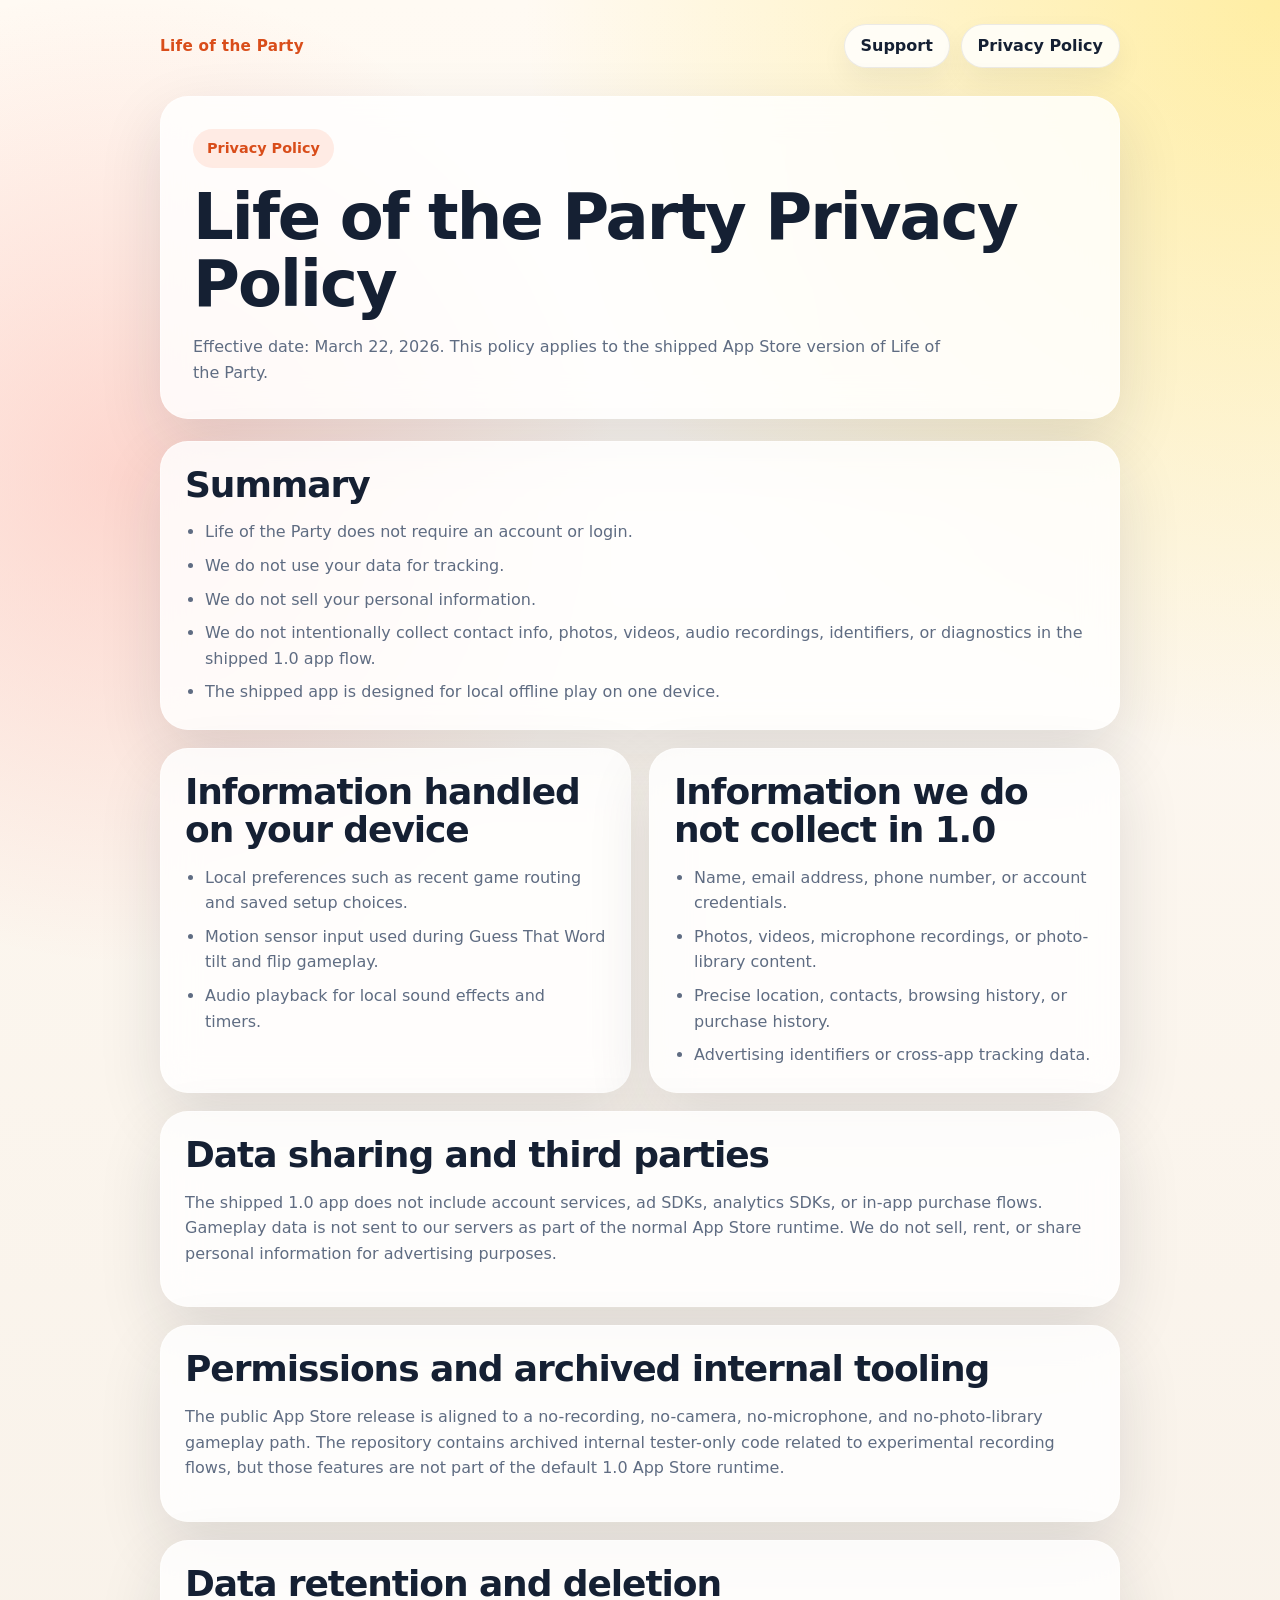
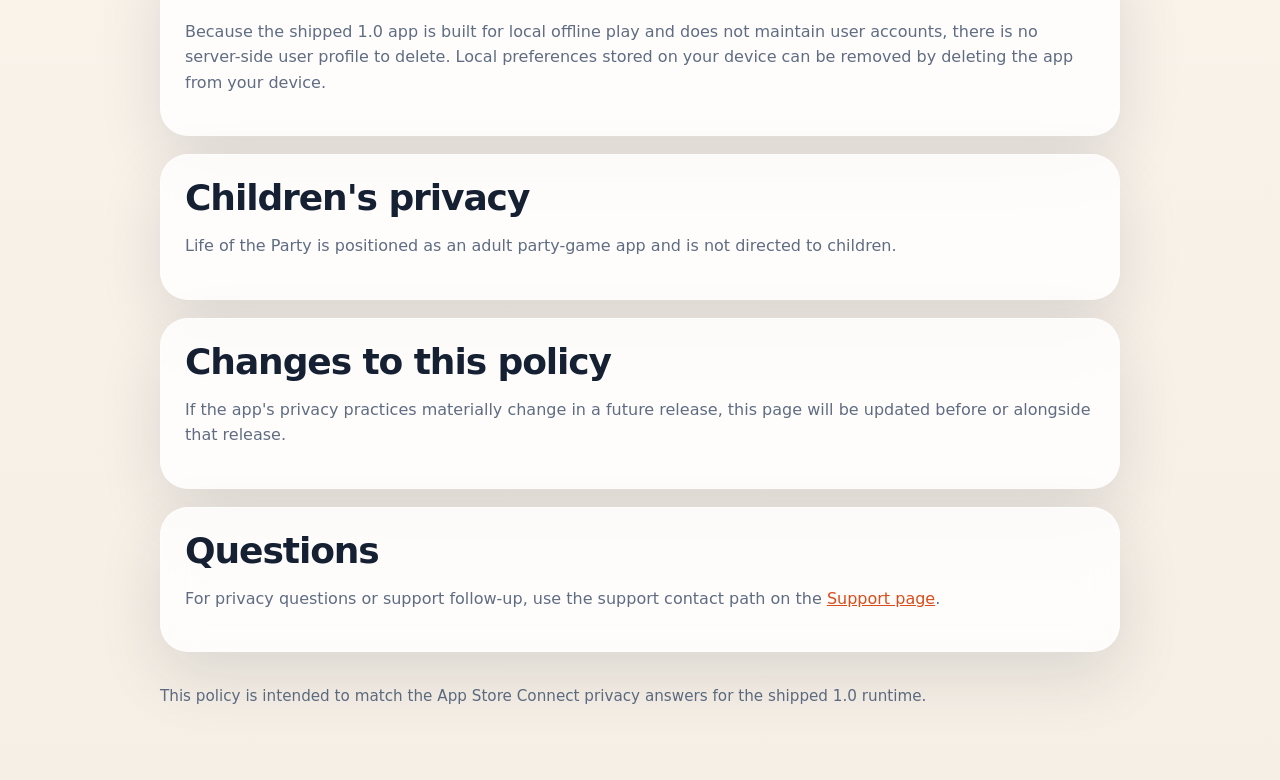
==== privacy/index.html @ 5464cca2 "Publish Life of the Party support and privacy pages" ====
<!doctype html>
<html lang="en">
  <head>
    <meta charset="utf-8" />
    <meta name="viewport" content="width=device-width, initial-scale=1" />
    <title>Life of the Party Privacy Policy</title>
    <meta
      name="description"
      content="Privacy Policy for the Life of the Party iOS app."
    />
    <link rel="stylesheet" href="../styles.css" />
  </head>
  <body>
    <main class="page-shell">
      <nav class="top-nav" aria-label="Primary">
        <a class="brand" href="../">Life of the Party</a>
        <div class="nav-links">
          <a class="nav-pill" href="../support/">Support</a>
          <a class="nav-pill" href="./">Privacy Policy</a>
        </div>
      </nav>

      <section class="hero">
        <span class="eyebrow">Privacy Policy</span>
        <h1>Life of the Party Privacy Policy</h1>
        <p class="lede">
          Effective date: March 22, 2026. This policy applies to the shipped
          App Store version of Life of the Party.
        </p>
      </section>

      <section class="card section">
        <h2>Summary</h2>
        <ul>
          <li>Life of the Party does not require an account or login.</li>
          <li>We do not use your data for tracking.</li>
          <li>We do not sell your personal information.</li>
          <li>We do not intentionally collect contact info, photos, videos, audio recordings, identifiers, or diagnostics in the shipped 1.0 app flow.</li>
          <li>The shipped app is designed for local offline play on one device.</li>
        </ul>
      </section>

      <section class="grid two-up section">
        <article class="card">
          <h2>Information handled on your device</h2>
          <ul>
            <li>Local preferences such as recent game routing and saved setup choices.</li>
            <li>Motion sensor input used during Guess That Word tilt and flip gameplay.</li>
            <li>Audio playback for local sound effects and timers.</li>
          </ul>
        </article>
        <article class="card">
          <h2>Information we do not collect in 1.0</h2>
          <ul>
            <li>Name, email address, phone number, or account credentials.</li>
            <li>Photos, videos, microphone recordings, or photo-library content.</li>
            <li>Precise location, contacts, browsing history, or purchase history.</li>
            <li>Advertising identifiers or cross-app tracking data.</li>
          </ul>
        </article>
      </section>

      <section class="card section">
        <h2>Data sharing and third parties</h2>
        <p>
          The shipped 1.0 app does not include account services, ad SDKs,
          analytics SDKs, or in-app purchase flows. Gameplay data is not sent to
          our servers as part of the normal App Store runtime. We do not sell,
          rent, or share personal information for advertising purposes.
        </p>
      </section>

      <section class="card section">
        <h2>Permissions and archived internal tooling</h2>
        <p>
          The public App Store release is aligned to a no-recording, no-camera,
          no-microphone, and no-photo-library gameplay path. The repository
          contains archived internal tester-only code related to experimental
          recording flows, but those features are not part of the default 1.0
          App Store runtime.
        </p>
      </section>

      <section class="card section">
        <h2>Data retention and deletion</h2>
        <p>
          Because the shipped 1.0 app is built for local offline play and does
          not maintain user accounts, there is no server-side user profile to
          delete. Local preferences stored on your device can be removed by
          deleting the app from your device.
        </p>
      </section>

      <section class="card section">
        <h2>Children's privacy</h2>
        <p>
          Life of the Party is positioned as an adult party-game app and is not
          directed to children.
        </p>
      </section>

      <section class="card section">
        <h2>Changes to this policy</h2>
        <p>
          If the app's privacy practices materially change in a future release,
          this page will be updated before or alongside that release.
        </p>
      </section>

      <section class="card section">
        <h2>Questions</h2>
        <p>
          For privacy questions or support follow-up, use the support contact
          path on the <a href="../support/">Support page</a>.
        </p>
      </section>

      <footer class="site-footer">
        <p>
          This policy is intended to match the App Store Connect privacy answers
          for the shipped 1.0 runtime.
        </p>
      </footer>
    </main>
  </body>
</html>
---- styles.css ----
:root {
  color-scheme: light;
  --bg: #f6efe6;
  --surface: rgba(255, 255, 255, 0.82);
  --surface-strong: rgba(255, 255, 255, 0.94);
  --border: rgba(17, 24, 39, 0.08);
  --text: #152033;
  --muted: #5f6c82;
  --accent: #ff6f3c;
  --accent-strong: #d94d1a;
  --accent-soft: rgba(255, 111, 60, 0.12);
  --shadow: 0 24px 64px rgba(21, 32, 51, 0.12);
  --radius-xl: 28px;
  --radius-lg: 20px;
  --radius-md: 14px;
  --max-width: 960px;
  font-family:
    "SF Pro Display",
    "SF Pro Text",
    "Segoe UI",
    system-ui,
    -apple-system,
    BlinkMacSystemFont,
    sans-serif;
}

* {
  box-sizing: border-box;
}

html {
  scroll-behavior: smooth;
}

body {
  margin: 0;
  color: var(--text);
  background:
    radial-gradient(circle at top right, rgba(255, 214, 10, 0.34), transparent 28%),
    radial-gradient(circle at 10% 20%, rgba(255, 59, 48, 0.18), transparent 22%),
    linear-gradient(180deg, #fffaf3 0%, var(--bg) 100%);
  line-height: 1.6;
}

a {
  color: var(--accent-strong);
}

a:hover {
  color: var(--accent);
}

.page-shell {
  width: min(calc(100% - 32px), var(--max-width));
  margin: 0 auto;
  padding: 24px 0 56px;
}

.top-nav {
  display: flex;
  flex-wrap: wrap;
  align-items: center;
  justify-content: space-between;
  gap: 12px;
  margin-bottom: 28px;
}

.brand {
  font-size: 0.95rem;
  font-weight: 700;
  letter-spacing: 0.02em;
  text-decoration: none;
}

.nav-links {
  display: flex;
  flex-wrap: wrap;
  gap: 10px;
}

.nav-pill,
.button {
  display: inline-flex;
  align-items: center;
  justify-content: center;
  gap: 8px;
  min-height: 44px;
  padding: 0 16px;
  border-radius: 999px;
  border: 1px solid var(--border);
  background: var(--surface);
  color: var(--text);
  text-decoration: none;
  font-weight: 600;
  box-shadow: 0 12px 28px rgba(21, 32, 51, 0.06);
  backdrop-filter: blur(18px);
}

.button-primary {
  background: linear-gradient(135deg, var(--accent) 0%, #ff8d5e 100%);
  color: #fff;
  border-color: transparent;
}

.hero,
.card {
  background: var(--surface);
  border: 1px solid rgba(255, 255, 255, 0.45);
  border-radius: var(--radius-xl);
  box-shadow: var(--shadow);
  backdrop-filter: blur(18px);
}

.hero {
  padding: 32px;
}

.eyebrow {
  display: inline-flex;
  align-items: center;
  gap: 8px;
  padding: 8px 14px;
  border-radius: 999px;
  background: var(--accent-soft);
  color: var(--accent-strong);
  font-size: 0.9rem;
  font-weight: 700;
}

h1,
h2,
h3 {
  margin: 0;
  letter-spacing: -0.03em;
  line-height: 1.05;
}

h1 {
  margin-top: 16px;
  font-size: clamp(2.4rem, 5vw, 4.4rem);
}

h2 {
  font-size: clamp(1.65rem, 3vw, 2.25rem);
}

h3 {
  font-size: 1.15rem;
}

.hero p,
.card p,
.card li {
  color: var(--muted);
  font-size: 1rem;
}

.lede {
  max-width: 760px;
  margin: 16px 0 0;
  font-size: 1.1rem;
}

.cta-row {
  display: flex;
  flex-wrap: wrap;
  gap: 12px;
  margin-top: 24px;
}

.grid {
  display: grid;
  gap: 18px;
  margin-top: 24px;
}

.grid.two-up {
  grid-template-columns: repeat(2, minmax(0, 1fr));
}

.card {
  padding: 24px;
}

.card ul {
  margin: 16px 0 0;
  padding-left: 20px;
}

.card li + li {
  margin-top: 8px;
}

.section {
  margin-top: 22px;
}

.section + .section {
  margin-top: 18px;
}

.meta-list {
  display: grid;
  gap: 12px;
  margin-top: 18px;
}

.meta-item {
  padding: 16px 18px;
  border-radius: var(--radius-md);
  background: var(--surface-strong);
  border: 1px solid var(--border);
}

.meta-item strong {
  display: block;
  margin-bottom: 4px;
  font-size: 0.95rem;
}

.site-footer {
  margin-top: 32px;
  color: var(--muted);
  font-size: 0.95rem;
}

.callout {
  border-left: 4px solid var(--accent);
  padding: 16px 18px;
  background: rgba(255, 255, 255, 0.72);
  border-radius: 16px;
}

@media (max-width: 720px) {
  .page-shell {
    width: min(calc(100% - 24px), var(--max-width));
    padding-top: 18px;
  }

  .hero,
  .card {
    padding: 22px;
    border-radius: 24px;
  }

  .grid.two-up {
    grid-template-columns: 1fr;
  }
}
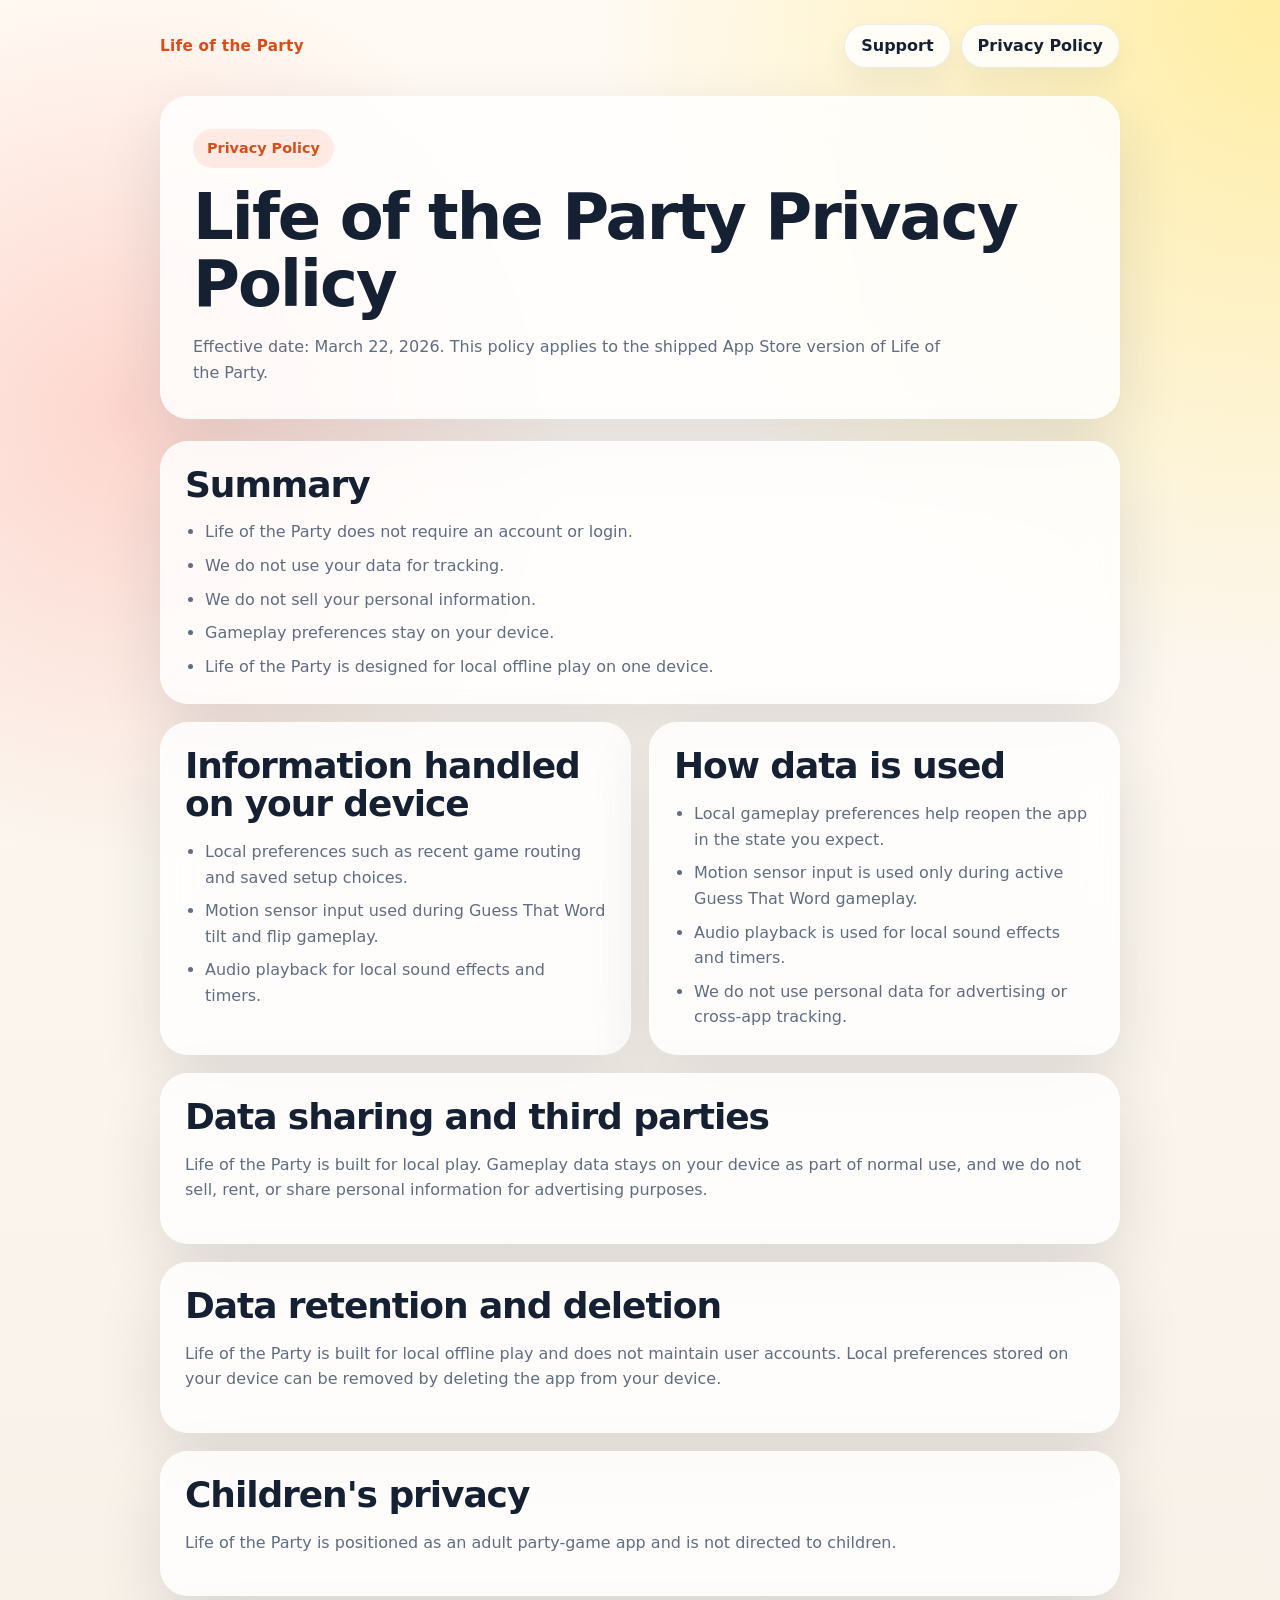
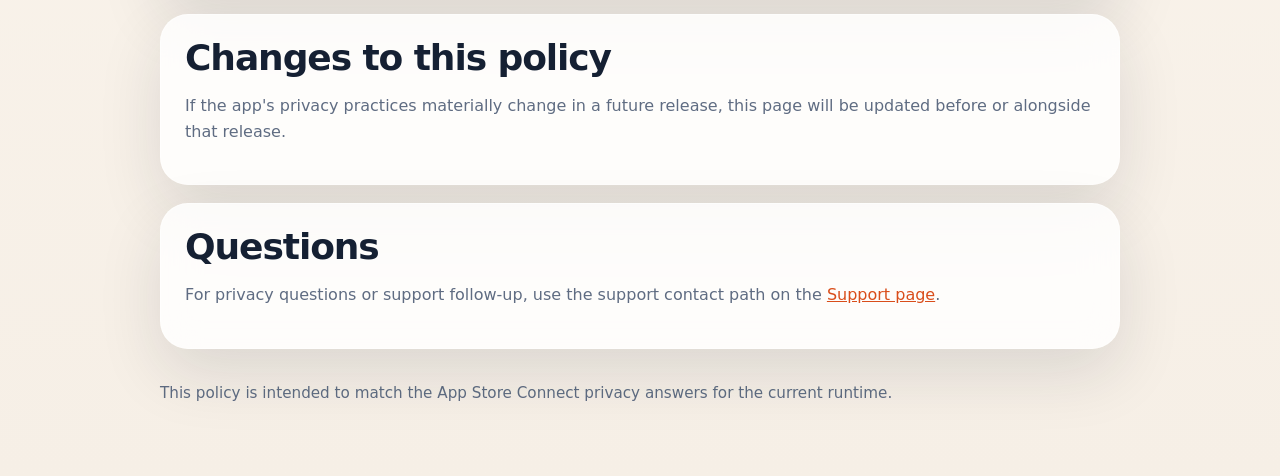
==== commit f4bcff00: "Refocus support and privacy copy on shipped features" ====
--- a/privacy/index.html
+++ b/privacy/index.html
@@ -35,8 +35,8 @@
           <li>Life of the Party does not require an account or login.</li>
           <li>We do not use your data for tracking.</li>
           <li>We do not sell your personal information.</li>
-          <li>We do not intentionally collect contact info, photos, videos, audio recordings, identifiers, or diagnostics in the shipped 1.0 app flow.</li>
-          <li>The shipped app is designed for local offline play on one device.</li>
+          <li>Gameplay preferences stay on your device.</li>
+          <li>Life of the Party is designed for local offline play on one device.</li>
         </ul>
       </section>
 
@@ -50,12 +50,12 @@
           </ul>
         </article>
         <article class="card">
-          <h2>Information we do not collect in 1.0</h2>
+          <h2>How data is used</h2>
           <ul>
-            <li>Name, email address, phone number, or account credentials.</li>
-            <li>Photos, videos, microphone recordings, or photo-library content.</li>
-            <li>Precise location, contacts, browsing history, or purchase history.</li>
-            <li>Advertising identifiers or cross-app tracking data.</li>
+            <li>Local gameplay preferences help reopen the app in the state you expect.</li>
+            <li>Motion sensor input is used only during active Guess That Word gameplay.</li>
+            <li>Audio playback is used for local sound effects and timers.</li>
+            <li>We do not use personal data for advertising or cross-app tracking.</li>
           </ul>
         </article>
       </section>
@@ -63,31 +63,18 @@
       <section class="card section">
         <h2>Data sharing and third parties</h2>
         <p>
-          The shipped 1.0 app does not include account services, ad SDKs,
-          analytics SDKs, or in-app purchase flows. Gameplay data is not sent to
-          our servers as part of the normal App Store runtime. We do not sell,
-          rent, or share personal information for advertising purposes.
-        </p>
-      </section>
-
-      <section class="card section">
-        <h2>Permissions and archived internal tooling</h2>
-        <p>
-          The public App Store release is aligned to a no-recording, no-camera,
-          no-microphone, and no-photo-library gameplay path. The repository
-          contains archived internal tester-only code related to experimental
-          recording flows, but those features are not part of the default 1.0
-          App Store runtime.
+          Life of the Party is built for local play. Gameplay data stays on your
+          device as part of normal use, and we do not sell, rent, or share
+          personal information for advertising purposes.
         </p>
       </section>
 
       <section class="card section">
         <h2>Data retention and deletion</h2>
         <p>
-          Because the shipped 1.0 app is built for local offline play and does
-          not maintain user accounts, there is no server-side user profile to
-          delete. Local preferences stored on your device can be removed by
-          deleting the app from your device.
+          Life of the Party is built for local offline play and does not
+          maintain user accounts. Local preferences stored on your device can be
+          removed by deleting the app from your device.
         </p>
       </section>
 
@@ -118,7 +105,7 @@
       <footer class="site-footer">
         <p>
           This policy is intended to match the App Store Connect privacy answers
-          for the shipped 1.0 runtime.
+          for the current runtime.
         </p>
       </footer>
     </main>
